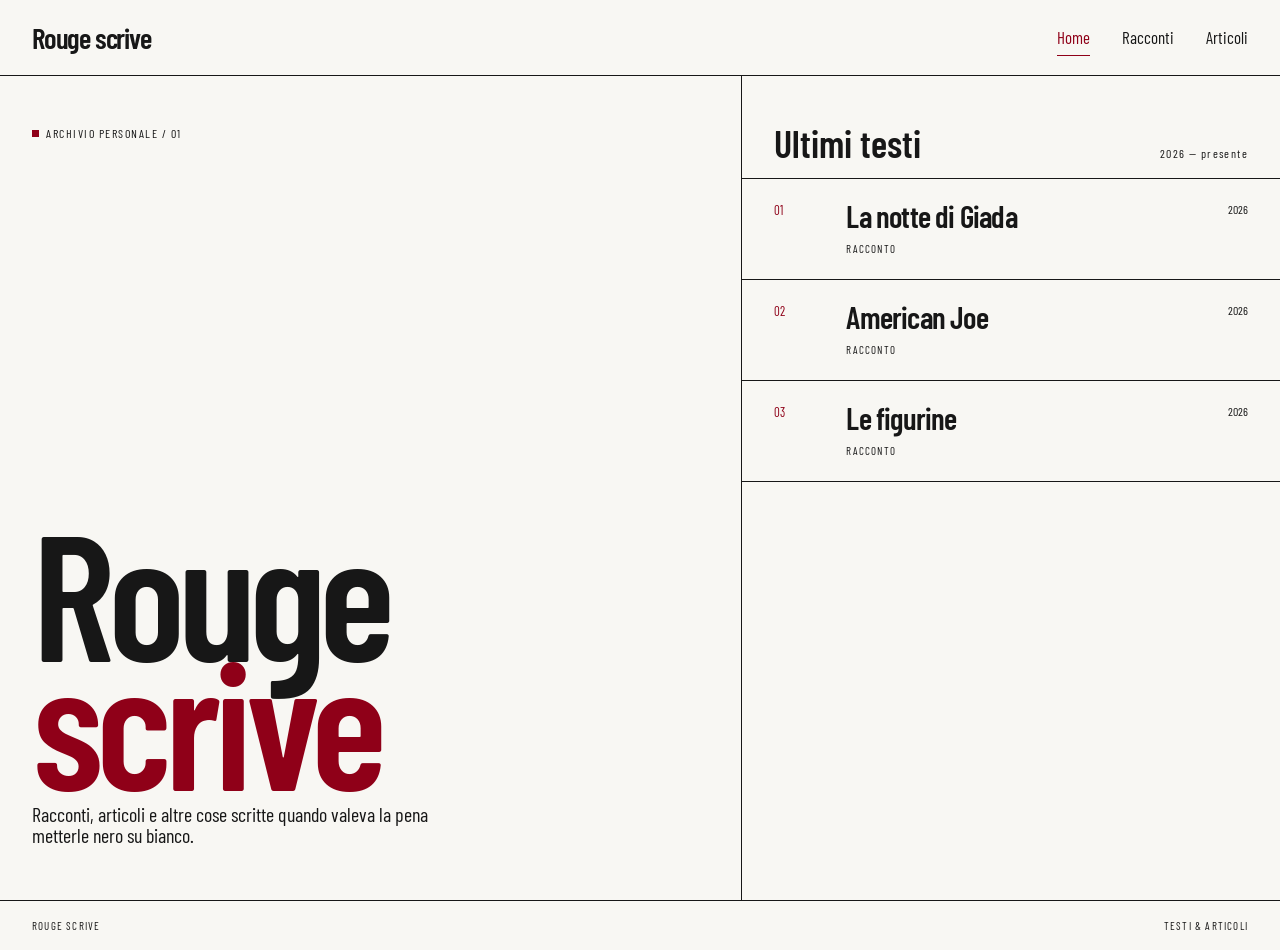
==== index.html/index.html @ ac5f9eee "Add files via upload" ====
<!doctype html><html lang="it"><head><meta charset="utf-8"><meta name="viewport" content="width=device-width,initial-scale=1"><meta name="description" content="Rouge scrive — racconti e articoli."><title>Rouge scrive</title><link rel="stylesheet" href="style.css"></head><body>
<header class="site-header"><a class="brand" href="index.html">Rouge scrive</a><nav class="nav"><a class="active" href="index.html">Home</a><a href="racconti.html">Racconti</a><a href="articoli.html">Articoli</a></nav></header>
<main class="home-grid"><section class="home-title"><div class="micro"><span class="blood-mark"></span>Archivio personale / 01</div><div><h1>Rouge<br><span class="blood">scrive</span></h1><p class="intro">Racconti, articoli e altre cose scritte quando valeva la pena metterle nero su bianco.</p></div></section><section class="home-index"><div class="index-head"><h2>Ultimi testi</h2><span>2026 — presente</span></div><a class="post-row" href="racconti/la-notte-di-giada.html"><span class="num">01</span><div><h3>La notte di Giada</h3><span class="kind">Racconto</span></div><time>2026</time></a><a class="post-row" href="racconti/american-joe.html"><span class="num">02</span><div><h3>American Joe</h3><span class="kind">Racconto</span></div><time>2026</time></a><a class="post-row" href="racconti/le-figurine.html"><span class="num">03</span><div><h3>Le figurine</h3><span class="kind">Racconto</span></div><time>2026</time></a></section></main>
<footer class="footer"><span>Rouge scrive</span><span>Testi &amp; articoli</span></footer></body></html>
---- index.html/style.css ----
@import url('https://fonts.googleapis.com/css2?family=Barlow+Condensed:wght@400;500;600;700&display=swap');
:root{--paper:#f8f7f3;--ink:#171717;--blood:#8f0018;--line:#171717;--soft:#d8d4cc}
*{box-sizing:border-box}html{scroll-behavior:smooth}body{margin:0;background:var(--paper);color:var(--ink);font-family:"Arial Narrow","Barlow Condensed",Arial,sans-serif}a{color:inherit;text-decoration:none}a:hover{color:var(--blood)}
.site-header{height:76px;border-bottom:1px solid var(--line);display:grid;grid-template-columns:1fr auto;align-items:center;padding:0 32px;position:sticky;top:0;background:rgba(248,247,243,.96);z-index:10}.brand{font-size:29px;font-weight:600;letter-spacing:-1.2px}.nav{display:flex;gap:32px;font-size:17px}.nav a{padding:8px 0;border-bottom:1px solid transparent}.nav a.active{color:var(--blood);border-color:var(--blood)}
.home-grid{display:grid;grid-template-columns:58% 42%;min-height:calc(100vh - 76px)}.home-title{padding:50px 32px 34px;border-right:1px solid var(--line);display:flex;flex-direction:column;justify-content:space-between}.micro{font-size:12px;letter-spacing:1.5px;text-transform:uppercase}.home-title h1{font-size:clamp(90px,14vw,210px);line-height:.72;letter-spacing:-7px;font-weight:600;margin:0 0 18px}.blood{color:var(--blood)}.intro{max-width:420px;font-size:20px;line-height:1.05}.home-index{display:flex;flex-direction:column}.index-head{padding:50px 32px 18px;border-bottom:1px solid var(--line);display:flex;justify-content:space-between;align-items:end}.index-head h2{font-size:38px;line-height:.9;margin:0;font-weight:600}.index-head span{font-size:12px;letter-spacing:1.4px}.post-row{display:grid;grid-template-columns:56px 1fr 72px;gap:16px;align-items:start;padding:23px 32px;border-bottom:1px solid var(--line)}.post-row:hover{background:#efede8}.post-row .num{color:var(--blood);font-size:13px}.post-row h3{font-size:31px;line-height:.9;margin:0 0 7px;font-weight:600;letter-spacing:-.8px}.post-row .kind{font-size:11px;letter-spacing:1.2px;text-transform:uppercase}.post-row time{font-size:12px;text-align:right}
.archive-title{padding:60px 32px 28px;border-bottom:1px solid var(--line)}.archive-title h1{font-size:clamp(80px,13vw,170px);line-height:.72;letter-spacing:-6px;font-weight:600;margin:0}.archive-list .post-row{grid-template-columns:70px 1fr 100px}.article-wrap{max-width:1180px;margin:0 auto;padding:65px 32px 100px}.article-head{border-bottom:1px solid var(--line);padding-bottom:28px;margin-bottom:45px;display:grid;grid-template-columns:120px 1fr;gap:25px}.article-head .micro{padding-top:8px}.article-head h1{font-size:clamp(70px,10vw,135px);line-height:.72;letter-spacing:-5px;font-weight:600;margin:0}.article-body{max-width:790px;margin-left:145px;font-family:Georgia,"Times New Roman",serif;font-size:20px;line-height:1.52}.article-body p{margin:0 0 1.15em}.article-body p:last-child{margin-bottom:0}.dialogue{font-family:Georgia,"Times New Roman",serif;margin:0}.back{font-family:"Arial Narrow","Barlow Condensed",Arial,sans-serif;font-size:13px;letter-spacing:1px;text-transform:uppercase;color:var(--blood)}
.footer{border-top:1px solid var(--line);padding:18px 32px;display:flex;justify-content:space-between;font-size:11px;letter-spacing:1.2px;text-transform:uppercase}.blood-mark{display:inline-block;width:7px;height:7px;background:var(--blood);margin:0 7px 1px 0}
@media(max-width:760px){.site-header{height:auto;min-height:70px;padding:15px 18px;grid-template-columns:1fr}.nav{gap:20px;margin-top:12px}.home-grid{display:block;min-height:auto}.home-title{border-right:0;border-bottom:1px solid var(--line);min-height:70vh;padding:35px 18px 25px}.home-title h1{font-size:24vw;letter-spacing:-3px}.intro{font-size:18px}.index-head{padding:28px 18px 15px}.post-row,.archive-list .post-row{grid-template-columns:38px 1fr 52px;padding:20px 18px;gap:10px}.post-row h3{font-size:27px}.archive-title{padding:45px 18px 25px}.archive-title h1{font-size:23vw;letter-spacing:-3px}.article-wrap{padding:42px 18px 70px}.article-head{display:block;margin-bottom:32px}.article-head .micro{margin:18px 0}.article-head h1{font-size:21vw;letter-spacing:-3px}.article-body{margin-left:0;font-size:18px}.footer{padding:16px 18px;display:block}.footer span{display:block;margin-top:7px}}
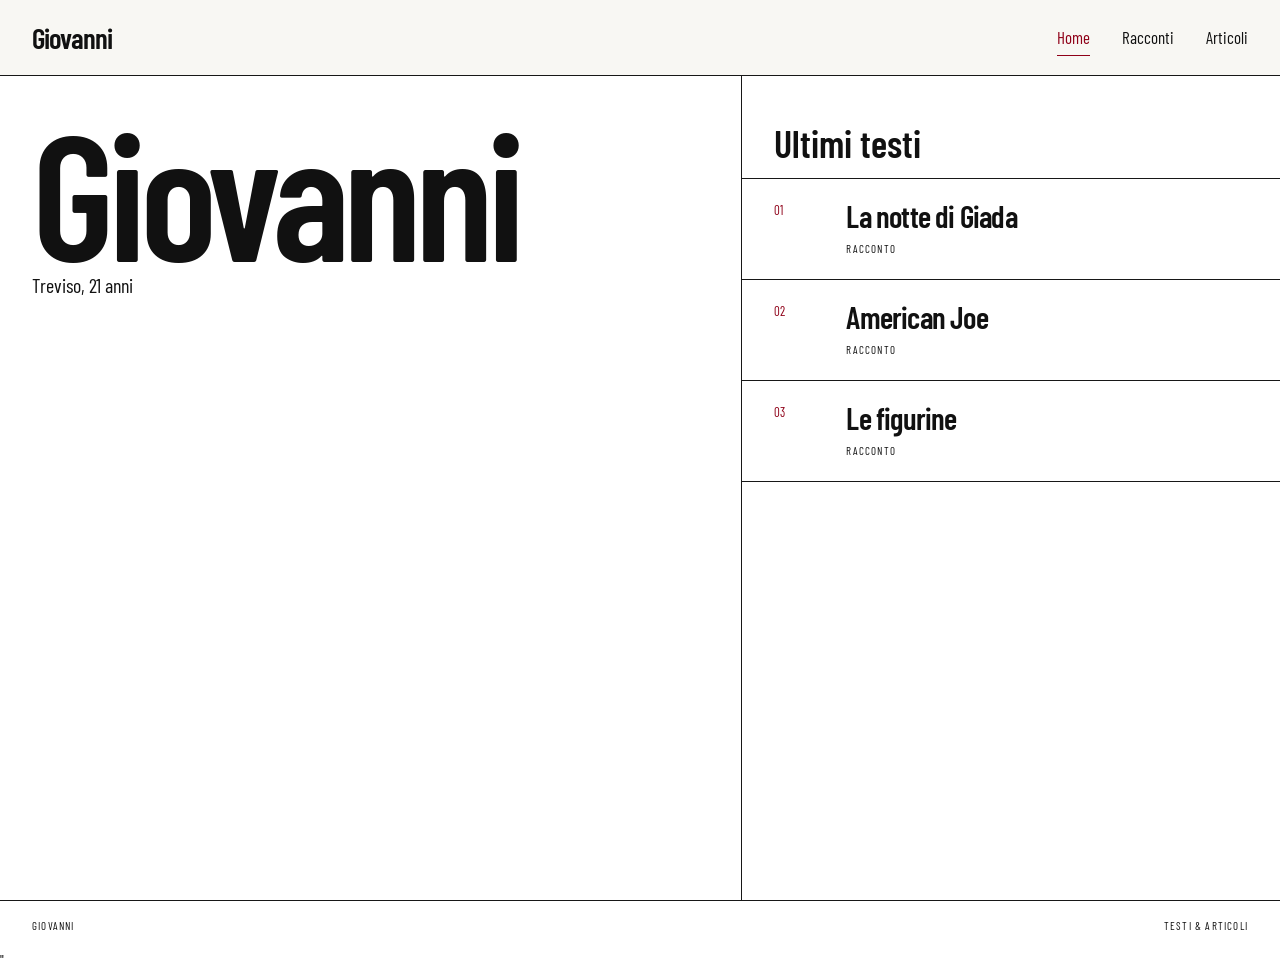
==== commit 4143c7bf: "Update index.html" ====
--- a/index.html/index.html
+++ b/index.html/index.html
@@ -1,4 +1,66 @@
-<!doctype html><html lang="it"><head><meta charset="utf-8"><meta name="viewport" content="width=device-width,initial-scale=1"><meta name="description" content="Rouge scrive — racconti e articoli."><title>Rouge scrive</title><link rel="stylesheet" href="style.css"></head><body>
-<header class="site-header"><a class="brand" href="index.html">Rouge scrive</a><nav class="nav"><a class="active" href="index.html">Home</a><a href="racconti.html">Racconti</a><a href="articoli.html">Articoli</a></nav></header>
-<main class="home-grid"><section class="home-title"><div class="micro"><span class="blood-mark"></span>Archivio personale / 01</div><div><h1>Rouge<br><span class="blood">scrive</span></h1><p class="intro">Racconti, articoli e altre cose scritte quando valeva la pena metterle nero su bianco.</p></div></section><section class="home-index"><div class="index-head"><h2>Ultimi testi</h2><span>2026 — presente</span></div><a class="post-row" href="racconti/la-notte-di-giada.html"><span class="num">01</span><div><h3>La notte di Giada</h3><span class="kind">Racconto</span></div><time>2026</time></a><a class="post-row" href="racconti/american-joe.html"><span class="num">02</span><div><h3>American Joe</h3><span class="kind">Racconto</span></div><time>2026</time></a><a class="post-row" href="racconti/le-figurine.html"><span class="num">03</span><div><h3>Le figurine</h3><span class="kind">Racconto</span></div><time>2026</time></a></section></main>
-<footer class="footer"><span>Rouge scrive</span><span>Testi &amp; articoli</span></footer></body></html>
+<!doctype html>
+<html lang="it">
+<head>
+  <meta charset="utf-8">
+  <meta name="viewport" content="width=device-width,initial-scale=1">
+  <meta name="description" content="Giovanni — racconti e articoli.">
+  <title>Giovanni</title>
+  <link rel="stylesheet" href="style.css">
+</head>
+<body style="background-color: #ffffff !important; color: #111111;">
+
+  <header class="site-header">
+    <a class="brand" href="index.html">Giovanni</a>
+    <nav class="nav">
+      <a class="active" href="index.html">Home</a>
+      <a href="racconti.html">Racconti</a>
+      <a href="articoli.html">Articoli</a>
+    </nav>
+  </header>
+
+  <main class="home-grid">
+    <section class="home-title">
+      <div>
+        <h1>Giovanni</h1>
+        <p class="intro">Treviso, 21 anni</p>
+      </div>
+    </section>
+
+    <section class="home-index">
+      <div class="index-head">
+        <h2>Ultimi testi</h2>
+      </div>
+      
+      <a class="post-row" href="racconti/la-notte-di-giada.html">
+        <span class="num">01</span>
+        <div>
+          <h3>La notte di Giada</h3>
+          <span class="kind">Racconto</span>
+        </div>
+      </a>
+
+      <a class="post-row" href="racconti/american-joe.html">
+        <span class="num">02</span>
+        <div>
+          <h3>American Joe</h3>
+          <span class="kind">Racconto</span>
+        </div>
+      </a>
+
+      <a class="post-row" href="racconti/le-figurine.html">
+        <span class="num">03</span>
+        <div>
+          <h3>Le figurine</h3>
+          <span class="kind">Racconto</span>
+        </div>
+      </a>
+    </section>
+  </main>
+
+  <footer class="footer">
+    <span>Giovanni</span>
+    <span>Testi &amp; articoli</span>
+  </footer>
+
+</body>
+</html>"
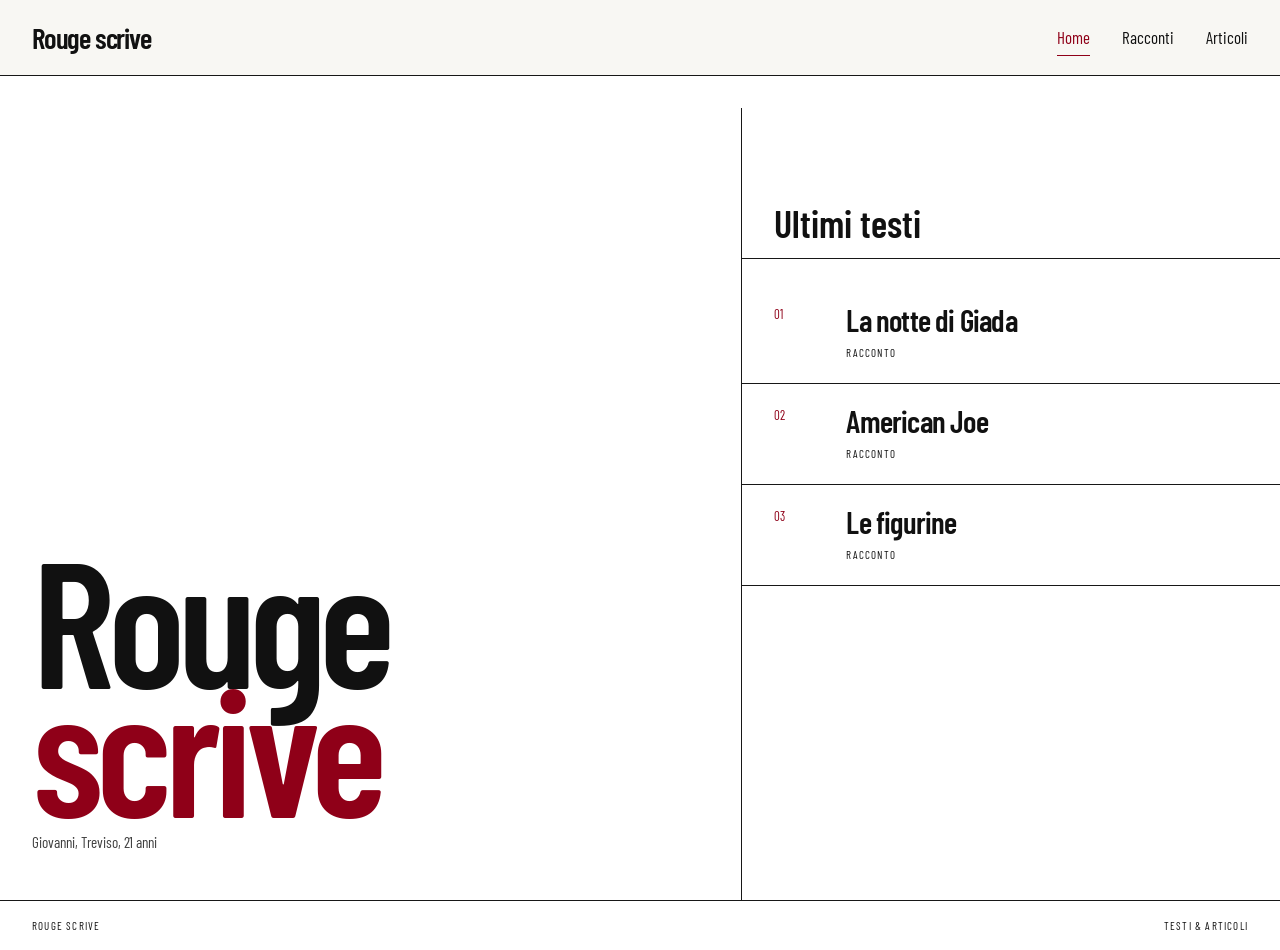
==== commit 51cd6b7c: "Update index.html" ====
--- a/index.html/index.html
+++ b/index.html/index.html
@@ -3,14 +3,14 @@
 <head>
   <meta charset="utf-8">
   <meta name="viewport" content="width=device-width,initial-scale=1">
-  <meta name="description" content="Giovanni — racconti e articoli.">
-  <title>Giovanni</title>
+  <meta name="description" content="Rouge scrive — racconti e articoli.">
+  <title>Rouge scrive</title>
   <link rel="stylesheet" href="style.css">
 </head>
 <body style="background-color: #ffffff !important; color: #111111;">
 
   <header class="site-header">
-    <a class="brand" href="index.html">Giovanni</a>
+    <a class="brand" href="index.html">Rouge scrive</a>
     <nav class="nav">
       <a class="active" href="index.html">Home</a>
       <a href="racconti.html">Racconti</a>
@@ -18,16 +18,17 @@
     </nav>
   </header>
 
-  <main class="home-grid">
+  <main class="home-grid" style="background-color: #ffffff !important; padding-top: 2rem;">
     <section class="home-title">
+      <div class="micro"></div>
       <div>
-        <h1>Giovanni</h1>
-        <p class="intro">Treviso, 21 anni</p>
+        <h1>Rouge<br><span class="blood">scrive</span></h1>
+        <p class="intro" style="margin-top: 1.5rem; font-size: 0.95rem; opacity: 0.8;">Giovanni, Treviso, 21 anni</p>
       </div>
     </section>
 
-    <section class="home-index">
-      <div class="index-head">
+    <section class="home-index" style="margin-top: 3rem;">
+      <div class="index-head" style="margin-bottom: 1.5rem;">
         <h2>Ultimi testi</h2>
       </div>
       
@@ -58,9 +59,9 @@
   </main>
 
   <footer class="footer">
-    <span>Giovanni</span>
+    <span>Rouge scrive</span>
     <span>Testi &amp; articoli</span>
   </footer>
 
 </body>
-</html>"
+</html>
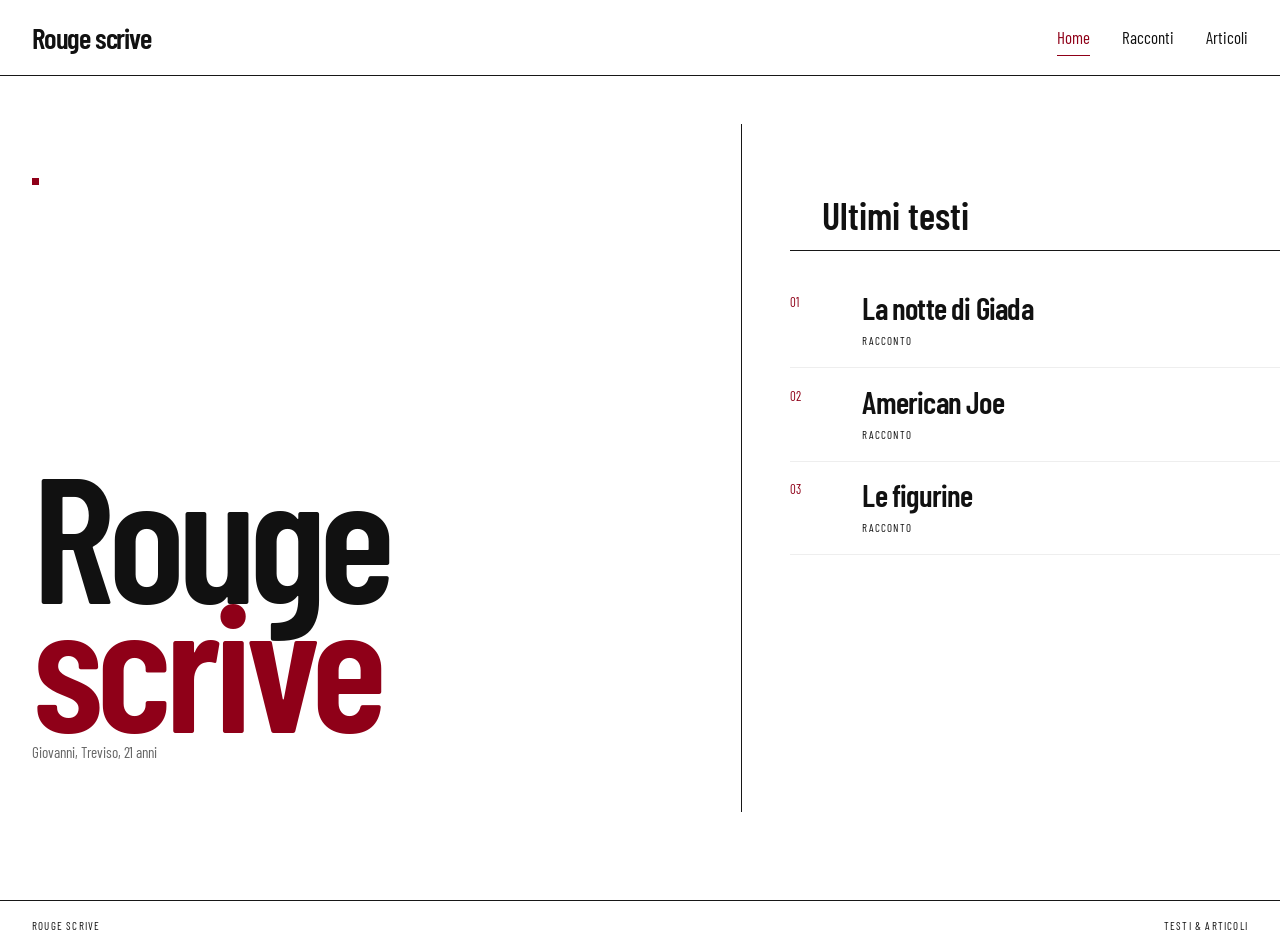
==== commit 1e02f1f9: "Aggiornato index.html" ====
--- a/index.html/index.html
+++ b/index.html/index.html
@@ -6,8 +6,54 @@
   <meta name="description" content="Rouge scrive — racconti e articoli.">
   <title>Rouge scrive</title>
   <link rel="stylesheet" href="style.css">
+  <style>
+    /* RESET BIANCO E DISTANZIAMENTI DEFINITIVI */
+    html, body, main, .home-grid, section, header, footer {
+      background-color: #ffffff !important;
+      background: #ffffff !important;
+      color: #111111 !important;
+    }
+    
+    /* Spaziatura generale della griglia principale */
+    .home-grid {
+      padding-top: 3rem !important;
+      padding-bottom: 3rem !important;
+      gap: 3rem !important;
+    }
+
+    /* Mantiene il titolo originale e posiziona la bio piccola */
+    .home-title {
+      margin-bottom: 2.5rem !important;
+    }
+
+    .home-title h1 {
+      margin-bottom: 0.8rem !important;
+    }
+
+    .intro-bio {
+      font-size: 0.95rem !important;
+      color: #666666 !important;
+      font-weight: 400 !important;
+      margin-top: 1rem !important;
+      line-height: 1.4 !important;
+    }
+
+    /* Spaziature pulite per l'elenco dei testi */
+    .home-index {
+      margin-top: 1.5rem !important;
+    }
+
+    .index-head {
+      margin-bottom: 1.5rem !important;
+    }
+
+    .post-row {
+      padding: 1.2rem 0 !important;
+      border-bottom: 1px solid #eeeeee !important;
+    }
+  </style>
 </head>
-<body style="background-color: #ffffff !important; color: #111111;">
+<body>
 
   <header class="site-header">
     <a class="brand" href="index.html">Rouge scrive</a>
@@ -18,17 +64,17 @@
     </nav>
   </header>
 
-  <main class="home-grid" style="background-color: #ffffff !important; padding-top: 2rem;">
+  <main class="home-grid">
     <section class="home-title">
-      <div class="micro"></div>
+      <div class="micro"><span class="blood-mark"></span></div>
       <div>
         <h1>Rouge<br><span class="blood">scrive</span></h1>
-        <p class="intro" style="margin-top: 1.5rem; font-size: 0.95rem; opacity: 0.8;">Giovanni, Treviso, 21 anni</p>
+        <p class="intro-bio">Giovanni, Treviso, 21 anni</p>
       </div>
     </section>
 
-    <section class="home-index" style="margin-top: 3rem;">
-      <div class="index-head" style="margin-bottom: 1.5rem;">
+    <section class="home-index">
+      <div class="index-head">
         <h2>Ultimi testi</h2>
       </div>
       
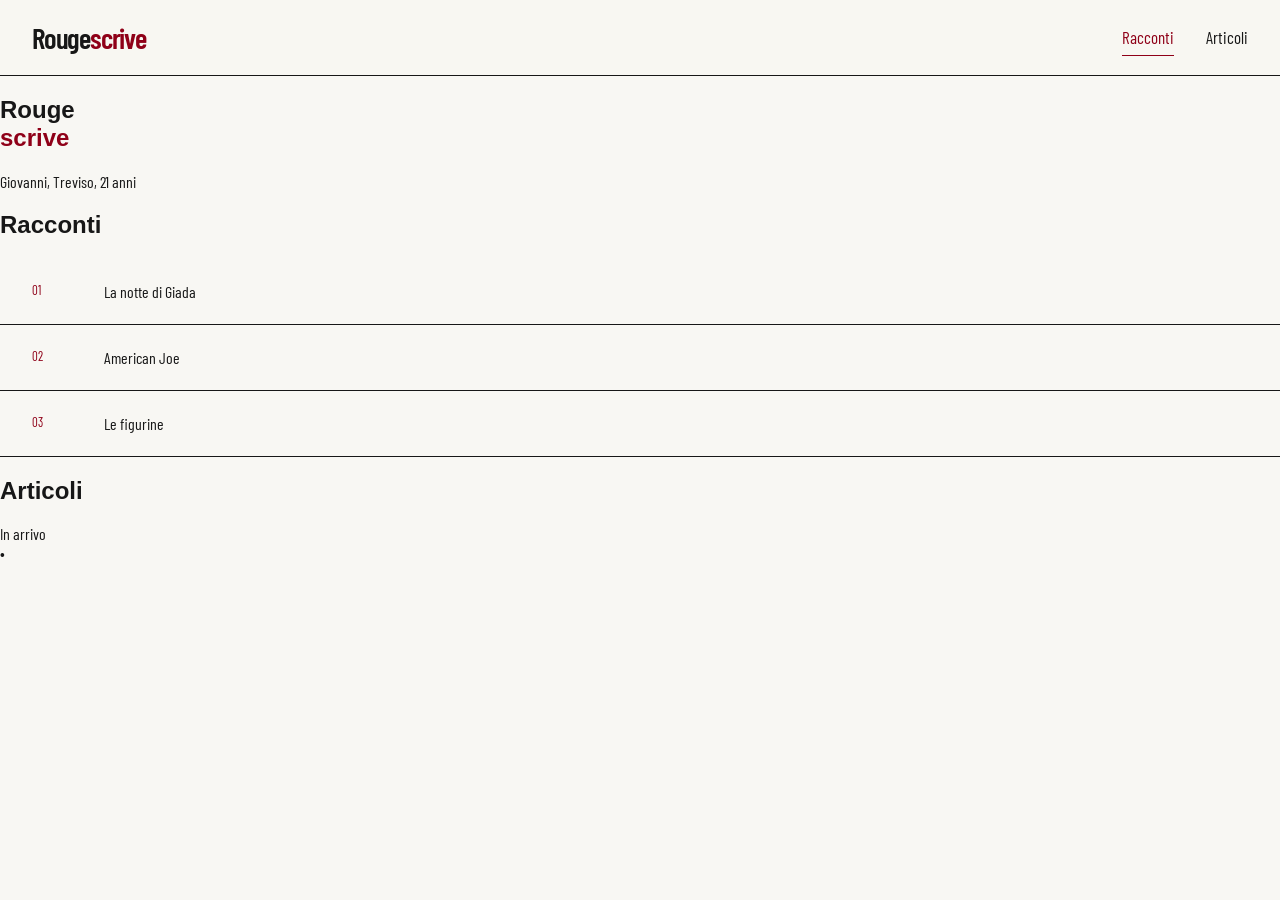
==== commit 2f5fb9ab: "Aggiornato2 index.html" ====
--- a/index.html/index.html
+++ b/index.html/index.html
@@ -2,111 +2,65 @@
 <html lang="it">
 <head>
   <meta charset="utf-8">
-  <meta name="viewport" content="width=device-width,initial-scale=1">
-  <meta name="description" content="Rouge scrive — racconti e articoli.">
+  <meta name="viewport" content="width=device-width, initial-scale=1">
+  <meta name="description" content="Rouge scrive — Giovanni, Treviso, 21 anni.">
   <title>Rouge scrive</title>
   <link rel="stylesheet" href="style.css">
-  <style>
-    /* RESET BIANCO E DISTANZIAMENTI DEFINITIVI */
-    html, body, main, .home-grid, section, header, footer {
-      background-color: #ffffff !important;
-      background: #ffffff !important;
-      color: #111111 !important;
-    }
-    
-    /* Spaziatura generale della griglia principale */
-    .home-grid {
-      padding-top: 3rem !important;
-      padding-bottom: 3rem !important;
-      gap: 3rem !important;
-    }
-
-    /* Mantiene il titolo originale e posiziona la bio piccola */
-    .home-title {
-      margin-bottom: 2.5rem !important;
-    }
-
-    .home-title h1 {
-      margin-bottom: 0.8rem !important;
-    }
-
-    .intro-bio {
-      font-size: 0.95rem !important;
-      color: #666666 !important;
-      font-weight: 400 !important;
-      margin-top: 1rem !important;
-      line-height: 1.4 !important;
-    }
-
-    /* Spaziature pulite per l'elenco dei testi */
-    .home-index {
-      margin-top: 1.5rem !important;
-    }
-
-    .index-head {
-      margin-bottom: 1.5rem !important;
-    }
-
-    .post-row {
-      padding: 1.2rem 0 !important;
-      border-bottom: 1px solid #eeeeee !important;
-    }
-  </style>
 </head>
 <body>
 
   <header class="site-header">
-    <a class="brand" href="index.html">Rouge scrive</a>
+    <a class="brand" href="index.html">Rouge<span class="blood">scrive</span></a>
     <nav class="nav">
-      <a class="active" href="index.html">Home</a>
-      <a href="racconti.html">Racconti</a>
-      <a href="articoli.html">Articoli</a>
+      <a class="active" href="#racconti">Racconti</a>
+      <a href="#articoli">Articoli</a>
     </nav>
   </header>
 
-  <main class="home-grid">
-    <section class="home-title">
-      <div class="micro"><span class="blood-mark"></span></div>
-      <div>
-        <h1>Rouge<br><span class="blood">scrive</span></h1>
-        <p class="intro-bio">Giovanni, Treviso, 21 anni</p>
+  <main class="container">
+    
+    <section class="hero">
+      <h1 class="main-title">Rouge<br><span class="blood">scrive</span></h1>
+      <p class="bio">Giovanni, Treviso, 21 anni</p>
+    </section>
+
+    <!-- SEZIONE RACCONTI -->
+    <section id="racconti" class="section-block">
+      <h2 class="section-label">Racconti</h2>
+      <div class="posts-list">
+        
+        <a class="post-row" href="racconti/la-notte-di-giada.html">
+          <span class="num">01</span>
+          <span class="title">La notte di Giada</span>
+        </a>
+
+        <a class="post-row" href="racconti/american-joe.html">
+          <span class="num">02</span>
+          <span class="title">American Joe</span>
+        </a>
+
+        <a class="post-row" href="racconti/le-figurine.html">
+          <span class="num">03</span>
+          <span class="title">Le figurine</span>
+        </a>
+
       </div>
     </section>
 
-    <section class="home-index">
-      <div class="index-head">
-        <h2>Ultimi testi</h2>
+    <!-- SEZIONE ARTICOLI -->
+    <section id="articoli" class="section-block">
+      <h2 class="section-label">Articoli</h2>
+      <div class="posts-list">
+        
+        <div class="empty-state">In arrivo</div>
+
       </div>
-      
-      <a class="post-row" href="racconti/la-notte-di-giada.html">
-        <span class="num">01</span>
-        <div>
-          <h3>La notte di Giada</h3>
-          <span class="kind">Racconto</span>
-        </div>
-      </a>
+    </section>
 
-      <a class="post-row" href="racconti/american-joe.html">
-        <span class="num">02</span>
-        <div>
-          <h3>American Joe</h3>
-          <span class="kind">Racconto</span>
-        </div>
-      </a>
-
-      <a class="post-row" href="racconti/le-figurine.html">
-        <span class="num">03</span>
-        <div>
-          <h3>Le figurine</h3>
-          <span class="kind">Racconto</span>
-        </div>
-      </a>
-    </section>
   </main>
 
-  <footer class="footer">
-    <span>Rouge scrive</span>
-    <span>Testi &amp; articoli</span>
+  <footer class="site-footer">
+    <span class="blood-dot">•</span>
   </footer>
 
 </body>
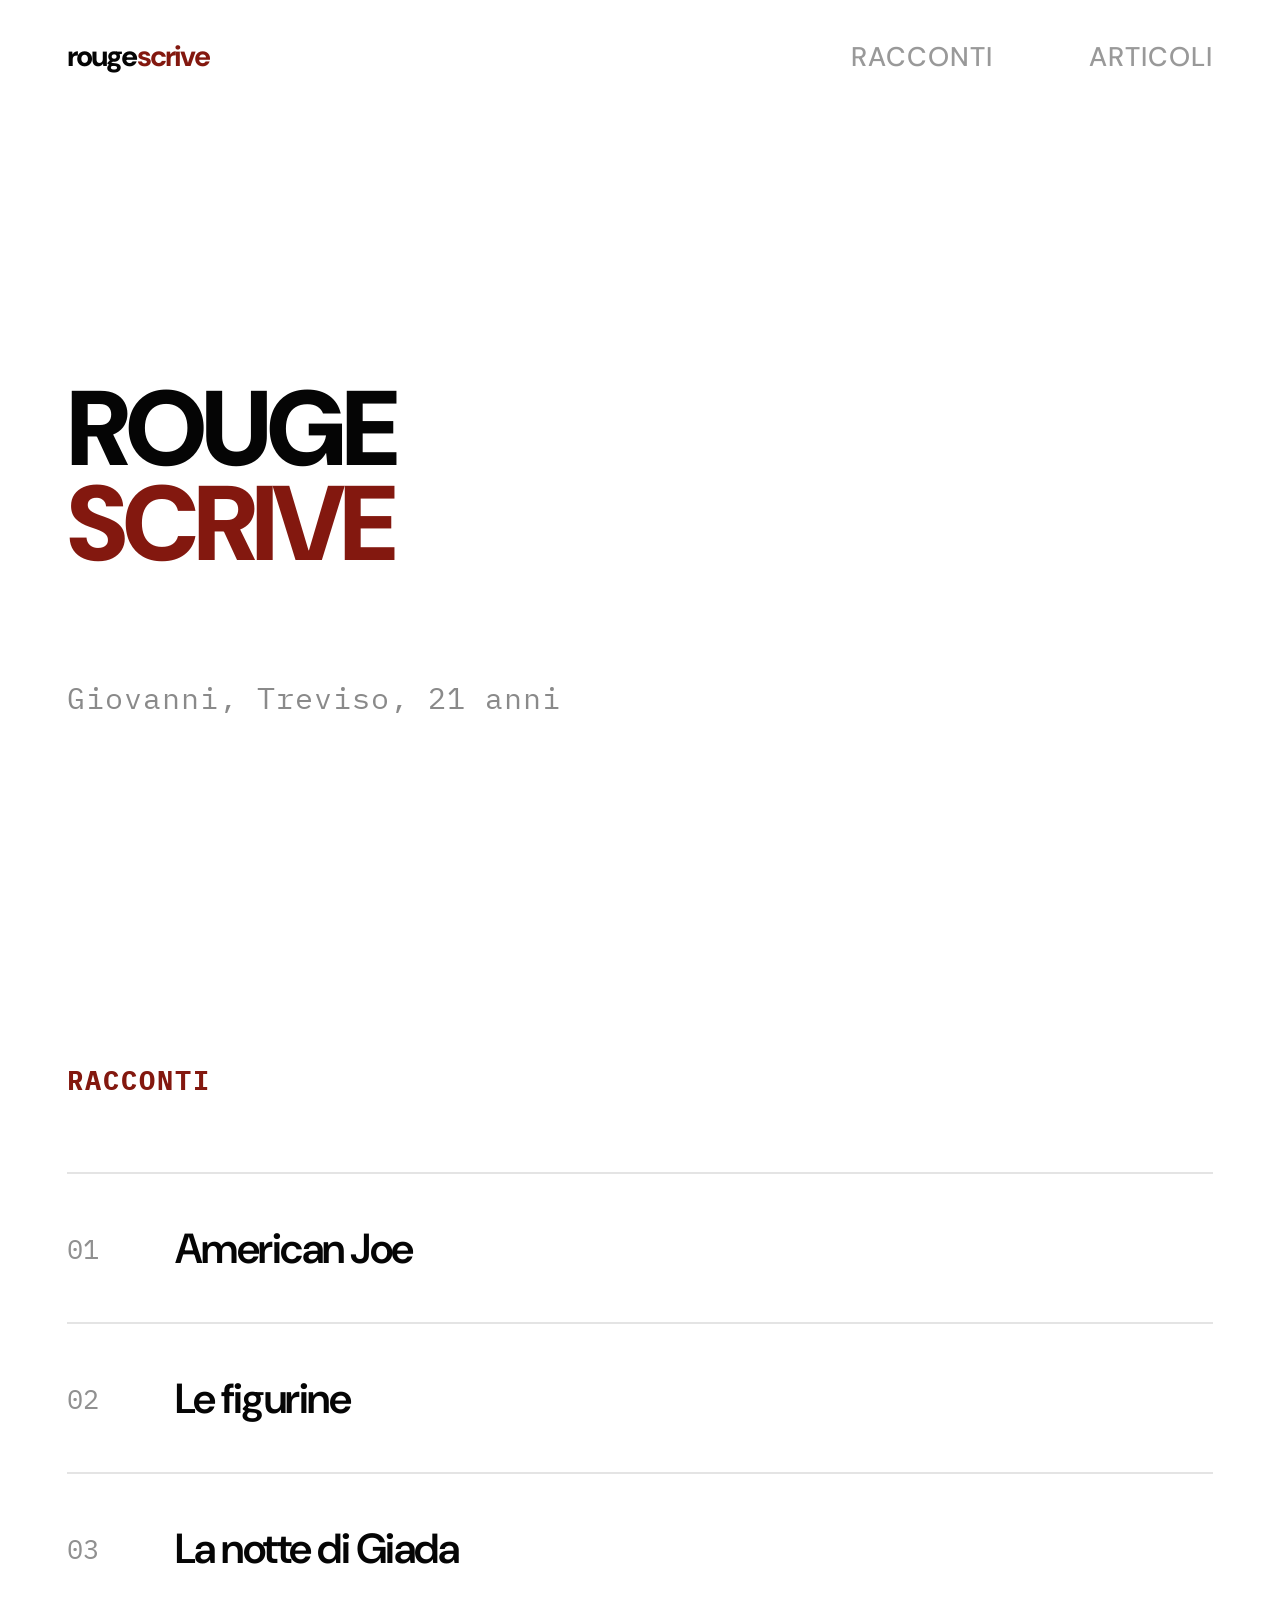
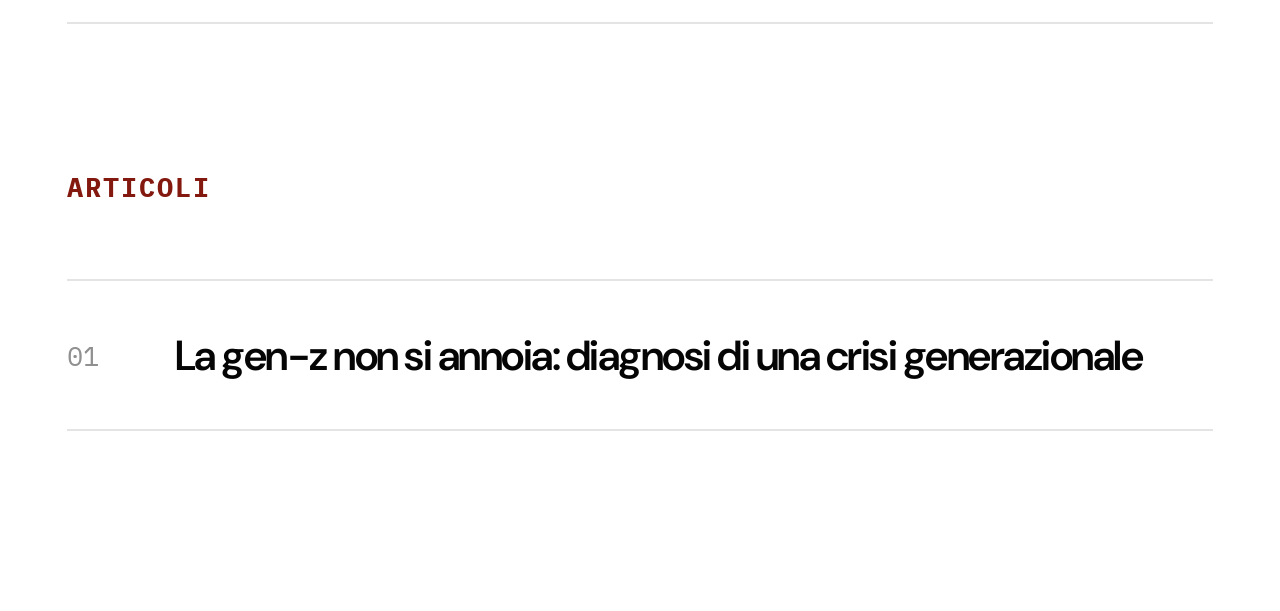
==== commit 028e7102: "Add files via upload" ====
--- a/index.html/index.html
+++ b/index.html/index.html
@@ -1,67 +1,139 @@
 <!doctype html>
 <html lang="it">
 <head>
-  <meta charset="utf-8">
-  <meta name="viewport" content="width=device-width, initial-scale=1">
-  <meta name="description" content="Rouge scrive — Giovanni, Treviso, 21 anni.">
-  <title>Rouge scrive</title>
-  <link rel="stylesheet" href="style.css">
+<meta charset="utf-8">
+<meta name="viewport" content="width=device-width, initial-scale=1, viewport-fit=cover">
+<meta name="theme-color" content="#ffffff">
+<title>rougescrive</title>
+<meta name="description" content="Racconti e articoli di Giovanni, Treviso.">
+<link rel="preconnect" href="https://fonts.googleapis.com">
+<link rel="preconnect" href="https://fonts.gstatic.com" crossorigin>
+<link href="https://fonts.googleapis.com/css2?family=DM+Sans:wght@400;500;600;700;800;900&family=IBM+Plex+Mono:wght@500;600&display=swap" rel="stylesheet">
+<link rel="stylesheet" href="style.css">
 </head>
 <body>
 
-  <header class="site-header">
-    <a class="brand" href="index.html">Rouge<span class="blood">scrive</span></a>
-    <nav class="nav">
-      <a class="active" href="#racconti">Racconti</a>
-      <a href="#articoli">Articoli</a>
-    </nav>
-  </header>
+<header class="site-header">
+  <a class="mini-logo" href="#home"><span>rouge</span><b>scrive</b></a>
+  <nav>
+    <a href="#racconti">RACCONTI</a>
+    <a href="#articoli">ARTICOLI</a>
+  </nav>
+</header>
 
-  <main class="container">
-    
-    <section class="hero">
-      <h1 class="main-title">Rouge<br><span class="blood">scrive</span></h1>
-      <p class="bio">Giovanni, Treviso, 21 anni</p>
-    </section>
+<main id="home">
+  <section class="hero">
+    <div class="hero-logo"><div>ROUGE</div><div>SCRIVE</div></div>
+    <p class="byline">Giovanni, Treviso, 21 anni</p>
+  </section>
 
-    <!-- SEZIONE RACCONTI -->
-    <section id="racconti" class="section-block">
-      <h2 class="section-label">Racconti</h2>
-      <div class="posts-list">
-        
-        <a class="post-row" href="racconti/la-notte-di-giada.html">
-          <span class="num">01</span>
-          <span class="title">La notte di Giada</span>
-        </a>
+  <section id="racconti" class="index-section">
+    <h2>RACCONTI</h2>
+    <div class="rule"></div>
 
-        <a class="post-row" href="racconti/american-joe.html">
-          <span class="num">02</span>
-          <span class="title">American Joe</span>
-        </a>
+    <a class="entry" href="#american-joe">
+      <span class="entry-number">01</span><span class="entry-title">American Joe</span>
+    </a>
+    <a class="entry" href="#le-figurine">
+      <span class="entry-number">02</span><span class="entry-title">Le figurine</span>
+    </a>
+    <a class="entry" href="#la-notte-di-giada">
+      <span class="entry-number">03</span><span class="entry-title">La notte di Giada</span>
+    </a>
+  </section>
 
-        <a class="post-row" href="racconti/le-figurine.html">
-          <span class="num">03</span>
-          <span class="title">Le figurine</span>
-        </a>
+  <section id="articoli" class="index-section articles-index">
+    <h2>ARTICOLI</h2>
+    <div class="rule"></div>
+    <a class="entry" href="#gen-z">
+      <span class="entry-number">01</span><span class="entry-title">La gen-z non si annoia: diagnosi di una crisi generazionale</span>
+    </a>
+  </section>
+</main>
 
-      </div>
-    </section>
+<!-- READING VIEWS -->
+<article class="reading" id="american-joe">
+  <div class="reading-nav"><a href="#racconti">← RACCONTI</a><a href="#home" class="reading-logo">rouge<b>scrive</b></a></div>
+  <div class="reading-head"><span>01 / RACCONTI</span><h1>American Joe</h1></div>
+  <div class="prose">
+    <p>In mezzo a quegli studenti intonsi, pieni di vita e di speranze, sembrava un decrepito cane invalido imbattutosi in una cucciolata. Essendo figlio dei suoi tempi non poteva mai fare a meno di attaccare briga con lo sventurato che si sedeva vicino a lui; tra una sferragliata e una sbuffata del tram si sentiva il suo accento inconfondibilmente americano blaterare le solite panzane. Non capitava spesso che qualcuno gli rispondesse, anzi, la maggior parte dei pendolari ormai conosceva l’elemento e stava direttamente in piedi. Così si perdevano nell’aria i soliti «in quei villaggi le ragazze venivano da te, dico sul serio, ti saltavano addosso» e «se ti ascolti quella porcheria è perché non conosci l’impatto dei Doors». Cosa ci facesse a Lisbona un veterano del Vietnam, nato e cresciuto in un ranch californiano, non lo sapeva nemmeno il destino in persona. I turisti sembravano non crederci, tanto che molte volte distoglievano l’attenzione da qualunque cosa stessero facendo per assicurarsi che un senzatetto lisbonese avesse un accento <em>così</em> yankee. Evidentemente quel martedì il ragazzo che si sedette vicino a lui era di ottimo umore e gli diede la soddisfazione di un «non mi dire» e di un «davvero». Non l’avesse mai fatto. Il vecchio iniziò a sciorinare un vortice di sciocchezze, importunando la vittima a tal punto che la costrinse a scendere due fermate prima.</p>
 
-    <!-- SEZIONE ARTICOLI -->
-    <section id="articoli" class="section-block">
-      <h2 class="section-label">Articoli</h2>
-      <div class="posts-list">
-        
-        <div class="empty-state">In arrivo</div>
+    <p>Il vecchio non aveva un nome, a detta sua se l’era scordato. Alcuni studenti, dunque, lo avevano ribattezzato «American Joe». La cosa curiosa a proposito del vecchio è che nessuno l’avesse mai visto per le strade di Lisbona, neanche nei quartieri più malfamati, neanche dove solitamente si rifugiano i senzatetto. Pareva che vivesse solo all’interno del tram: nessuno l’aveva mai visto salire, nessuno l’aveva mai visto scendere. Credere ai fantasmi è per i bambini e per i sognatori, ma va anche detto che ogni giorno occupava il medesimo posto, il che era quantomeno insolito.</p>
 
-      </div>
-    </section>
+    <p>Raccontare le proprie vecchie storie a chi non interessa è una caratteristica precipua degli anziani, un dovere cui non possono proprio sottrarsi, ma è anche un modo per sentirsi meno soli, e American Joe era inequivocabilmente solo. Per questo, provando dopo tanto tempo quell’irrefrenabile euforia del giorno di un rincontro speciale, il vecchio scese dal tram con un balzo che non gli apparteneva e si mise a inseguire il ragazzo. Nel momento in cui mise piede fuori dal mezzo, divenne invisibile agli occhi di chi stava dentro: alcuni iniziarono a stropicciarseli, altri a pizzicarsi il volto.</p>
 
-  </main>
+    <p>Pur claudicante, sembrava aleggiare tra i semafori; si muoveva come un ragazzo nelle foreste vietnamite. Rispolverando gli istinti da cowboy, avvolse la vittima nel lazo ad un incrocio.</p>
 
-  <footer class="site-footer">
-    <span class="blood-dot">•</span>
-  </footer>
+    <div class="dialogue"><p>— Che fai, scappi da un vecchio?</p><p>Il ragazzo si girò lentamente, come di fronte al proprio boia, e le parole gli si strozzarono in gola.</p><p>— Oh, ragazzo. Dovresti sapere che un fantasma non ti può fare del male.</p><p>— L… lo so, ma è legittimo preoccuparsi se un senzatetto ti ha inseguito e, nonostante gli anni sulle gambe, ti ha preso. Dovresti quantomeno cambiare approccio.</p></div>
+
+    <p>American Joe si grattò la testa e pensò ad una risposta. Non aveva riflettuto sul come attaccare una conversazione, l’istinto gli aveva tolto il tempo. Infatti non aveva preso in considerazione il fatto che il ragazzo potesse essere genuinamente spaventato.</p>
+
+    <div class="dialogue"><p>— Senti, giovanotto, se vuoi un caffè offerto fai strada verso un bar. Altrimenti, vai dove diavolo devi andare.</p></div>
+
+    <p>Il ragazzo guardò l’orologio e cacciò uno sbadiglio volutamente pronunciato. Puntò il mento verso un locale sgualcito dall’altra parte della strada e s’incamminò, urtando la spalla del vecchio mentre lo superava. American Joe si mise sulle sue tracce. Era riuscito a riportare la vacca alla stalla.</p>
+
+    <p>Dalle sedioline del patio si vedevano le onde arrivare docili a riva. Nessuno dei due aveva il coraggio di rompere il silenzio, ma era evidente che tra i due era il vecchio a dover esordire. Questo lo sapevano entrambi.</p>
+
+    <div class="dialogue"><p>— Era la prima volta che prendevi il 15E?</p><p>— No, perché?</p><p>— Di solito chi lo prende mi conosce e mi evita.</p><p>— Ma io la conosco e la evito sempre, American Joe. Non so perché oggi io mi sia seduto vicino a lei.</p><p>— Sarai stato di buonumore.</p><p>— Tutt’altro, signore. Si vede che lei è un militare, nel profondo. Non ha l’elasticità di vedere un sentimento più complesso del buono e del cattivo umore.</p><p>— Ti sembro per caso un vocabolario?</p><p>— Quello che intendo dire è che non tutto si riduce a uno stato d’animo elementare. A dir la verità, non tutto ha un motivo ben preciso. O meglio, magari il motivo preciso ci sarà pure, ma non sempre siamo in grado di coglierlo subito. Talvolta richiede riflessione. Lei nella vita ha solo eseguito ordini. Non per offenderla, ma questo suo modo di pensare va bene per il suo mondo. Non può pretendere che vada bene anche nel mio.</p><p>— Non l’ho mai preteso.</p><p>— L’ha fatto intendere. Lei era convinto che tutto ciò è successo perché io sono di buonumore. Sbaglio?</p></div>
+
+    <p>Arrivarono i caffè e i due sorseggiarono in silenzio la loro bevanda. Una volta finita, i loro sguardi si incrociarono come fossero duellanti fuori da un saloon. Solo dopo qualche minuto il vecchio riprese a parlare.</p>
+
+    <div class="dialogue"><p>— Di solito scendo al capolinea dell’ultima corsa. Nessuno scende mai con me, sono sempre l’ultimo. Nessuno mi vede mai scendere. Attendo che l’autista sistemi tutte le sue cose e scendo dopo di lui. In virtù del nostro scambio di battute serale mi lascia entrare con lui al mattino, e così nessuno mi vede mai salire.</p><p>— Mi sta facendo crollare la leggenda di American Joe.</p><p>— La leggenda di American Joe è crollata oggi, figliolo, quando ti sei seduto vicino a me. Vedi, io sono esattamente quello che la gente crede che io sia.</p><p>— Pensano tutti che lei sia un fantasma.</p><p>— Lo sono.</p><p>— Non sono un romantico… vada dritto al punto, se proprio ci tiene a raccontarmi qualcosa.</p></div>
+
+    <p>Gli occhi del vecchio iniziarono a gocciolare piano, come un rubinetto guasto. Il ragazzo non se lo aspettava e si sentì subito in colpa.</p>
+
+    <div class="dialogue"><p>— Scusi.</p><p>— Non ti devi scusare, giovanotto. Non hai detto nulla di sbagliato. Perché non mi dici un po’ il tuo nome? Voglio sapere a chi sto parlando.</p><p>— Mi chiamo Jorge, signore.</p><p>— Bene, Jorge. Vedi, una volta io ero il tenente Cliff Harlow. Ora sono un clochard e, come se non bastasse, la caricatura di un fantasma americano che infesta la linea 15E del tram di Lisbona. Sono una mascotte, ragazzo. Agli occhi della gente non sono nulla più di questo. Forse anche agli occhi tuoi, per lungo tempo. Sai quant’è che un pendolare non mi rivolgeva la parola? Tre anni. Tre anni, Jorge.</p><p>— Ha inseguito anche lui?</p></div>
+
+    <p>Il vecchio non potè fare a meno di fare una smorfia divertita.</p>
+
+    <div class="dialogue"><p>— Sei simpatico, Jorge. No, non l’ho inseguito, dal momento che mi ha insultato e basta. A detta sua ho «guardato in modo strano» la sua ragazza. Diamine, sono strabico. Non ci posso fare nulla. Cristo, non sopporto chi se la prende con i vermi per sentirsi forte.</p><p>— Nemmeno io, signor Harlow.</p><p>— Ti sei preso la briga di impararti il mio nome.</p><p>— È basilare cortesia.</p><p>— Ti stupiresti, caro. Ad ogni modo, evito di far trapelare il mio nome. Sei il primo a cui lo dico, qui a Lisbona. Mi ricorda chi ero. Mi associa una dignità che non ho, Jorge.</p><p>— Se magari smettesse di raccontare sempre le stesse storielle oscene ed iniziasse ad umanizzarsi la gente capirebbe meglio chi è American Joe, non crede?</p><p>— No, Jorge. Ho perso questa gara in partenza. Ovunque io vada, sono il clochard americano che infesta i mezzi pubblici. Giro l’Europa da non so quanti anni, so come funziona. Tanto vale importunare chi mi ha tolto la dignità. Sono un fantasma per loro, per loro non esisterà mai Cliff Harlow. Io vivo solo in quanto attrazione di quel tram. Inizi a capire perché ti ho inseguito? Ho finalmente visto una speranza, Jorge. Ho finalmente realizzato di poter essere il tenente Cliff Harlow per l’ultima volta. Temevo che questo momento non sarebbe mai arrivato.</p></div>
+
+    <p>Cliff si alzò lentamente, come si alza un vecchio, e si avviò verso il bancone per pagare. Jorge rimase seduto, ancora scosso dall’ultima mezz’ora. Dopo cinque minuti pieni il vecchio non era ancora uscito, per cui il ragazzo entrò chiedendo di lui. La vecchia proprietaria non rispose, ma indicò semplicemente il ponte. Jorge si lanciò a perdifiato verso la strada, ma il traffico gli impediva di raggiungere il vecchio tenente. Una volta attraversati i mille semafori, il ragazzo ebbe solo il tempo per gridare «Cliff».</p>
+  </div>
+</article>
+
+<article class="reading" id="le-figurine">
+  <div class="reading-nav"><a href="#racconti">← RACCONTI</a><a href="#home" class="reading-logo">rouge<b>scrive</b></a></div>
+  <div class="reading-head"><span>02 / RACCONTI</span><h1>Le figurine</h1></div>
+  <div class="prose">
+    <p>Mattia vendeva gli album di figurine fuori dalle scuole elementari perché il sorriso dei bambini, diceva, era il più ricco degli stipendi. Si vestiva bene e si curava decentemente ma era evidente che lo faceva per costume e non perché ci tenesse, un po’ come quando il figlio ateo della famiglia torna a messa e recita a memoria il credo.</p>
+    <p>Spesso andava a vendere alla scuola elementare di Genga, paesello di 100 anime poco distante. Quel posticino incastrato come un ingranaggio sulla collina aveva un certo nome perché vi nacque un papa di cui Mattia si scordava sempre il nome, nonostante una signora che lo aveva preso in simpatia glielo ricordasse in continuazione e nonostante campeggiasse sull’insegna di ogni singolo negozio. Così d’altronde funziona nei posticini dimenticati da Dio ma famosi per un qualche specifico motivo.</p>
+    <p>La vecchia, dopo che aveva accompagnato la nipote a scuola, invitava spesso Mattia a casa sua per un caffè. I due si facevano spesso prendere da un vivo chiacchiericcio, che puntualmente si concludeva con questa serie di battute.</p>
+    <div class="dialogue"><p>— Vivi ancora a Fabriano?</p><p>— Certo signora, mica ho vinto la lotteria.</p><p>— Ma che fai ancora qui… non c’è niente per uno come te.</p><p>— E come no? Ogni giorno posso sentirvi parlare con il vostro accento e ridere senza che nessuno sappia il perché. In più, di notte si vedono le stelle.</p><p>— <em>Amore de nonna</em>, serviva venire qua? A Treviso non scendeva mai il buio?</p></div>
+    <p>Dopo questa domanda, lui sorrideva gentilmente e se ne andava senza dire nulla. Il copione non è mai cambiato.</p>
+    <p>I suoi possedimenti si sono gradualmente ridotti da un valigione bello pieno ad uno zaino, in cui teneva il completo (sempre miracolosamente pulito) e la biancheria. Gli sfratti non l’hanno di certo aiutato sotto questo punto di vista, ma a lui bastava ciò che aveva, non gli pesava essere nullatenente; odiava piuttosto quando per un tic si leccava i baffi e sentiva le ruvide macchiette di dentifricio con la punta della lingua.</p>
+    <p>Mattia accettava con entusiasmo i fondi di magazzino che l’azienda produttrice di album gli regalava. A lui sembrava che lo aiutassero disinteressatamente, ma non sapeva di avere tutt’altro che le ultime edizioni tra le mani, come credeva (e come gli facevano credere). Inizialmente i dipendenti si prendevano gioco della sua ingenuità, nonostante lui si fosse addirittura inginocchiato durante il colloquio di lavoro. Dopo qualche tempo alcuni di loro si affezionarono a lui e decisero di rivelargli la verità.</p>
+    <p>Mattia era la stessa persona che anni addietro aveva creduto ai suoi amici quando gli dissero che per farsi davvero perdonare da un suo conoscente (per avergli inavvertitamente ammaccato l’auto) doveva recarsi da lui a piedi alle tre di notte, a partire da Piazza dei Signori. Alle 3.01 era già in cammino, alle 4 suonò il campanello; il ragazzo resse il gioco e Mattia non seppe mai. Forse, mentre i colleghi cercavano di spiegarsi, vide anche il sorriso di quel cristiano tirato giù dal letto nel cuore della notte, come fosse uno schermo tra lui e loro.</p>
+    <p>Si presentò un lunedì dalla signora gengarina per un caffè indossando il suo abito. Era appena stato lavato e stirato: ci aveva speso gli ultimi soldi. Il resto lo lasciò alla signora «per sua nipote». Mentre la vecchia preparava il caffè in cucina, Mattia rubò tutti gli oppiacei che trovò nel cassetto delle medicine.</p>
+    <p>Non si celebrò il funerale; il corpo fu cremato a spese della vecchia e disperso nella gola di Frasassi.</p>
+  </div>
+</article>
+
+<article class="reading" id="la-notte-di-giada">
+  <div class="reading-nav"><a href="#racconti">← RACCONTI</a><a href="#home" class="reading-logo">rouge<b>scrive</b></a></div>
+  <div class="reading-head"><span>03 / RACCONTI</span><h1>La notte di Giada</h1></div>
+  <div class="prose">
+    <p>Superata una certa ora ciò che pensano gli altri di te non ha più un peso. Forse è proprio questo il fascino viscerale della notte, l’inconsistenza del giudizio. Tra una parola e l’altra la città scorreva sotto gli occhi di Giada. Una vecchia puliva e ripuliva l’insegna del suo negozio sempre deserto mentre guardava gli altri, già chiusi; ne invidiava i proprietari, perché potevano permettersi di andare a dormire senza preoccupazioni. Naturalmente a Giada non importava di lei, come non le importava del disgraziato che la stava accompagnando al locale. Lui biascicava, blaterava: si percepiva uno sforzo immenso nel suo cercare di alleggerire la ragazza. Evidentemente Giada lo riconobbe, perché si mise a sillabare qualche risposta.</p>
+    <p>La fila per il locale non era lunghissima, cosa che aiutava l’inesistente forza d’interazione della ragazza al bancone. Giada pagò regolarmente l’ingresso ed entrò, abbandonando il suo accompagnatore, che forse si chiamava Juan, non l’aveva ben capito.</p>
+    <p>Quando ballava, Giada si sentiva libera come una tigre nelle frasche, come una puledra nella steppa, come un’astronauta tra le stelle. Ormai la conoscevano tutti e a nessuno interessava di lei e del suo modo di ballare; ognuno andava nel locale per i suoi motivi, fatti suoi se voleva scatenarsi.</p>
+    <p>Per Giada non cambiava nulla se a trovarla obliqua e con il naso sanguinante nei bagni era il suo bodyguard preferito o un tizio a caso. «È solo Giada», diceva sempre chi la rianimava, e a lei queste parole non facevano né caldo né freddo.</p>
+    <p>Giada è sempre stata fortunata e, in qualche modo, è sempre tornata a casa, è sempre tornata sobria, è sempre tornata alla routine. Quella stessa routine che in città stava lentamente uccidendo tutti, che stava prosciugando le riserve di hashish e coca, che stava riempiendo le tasche delle psicologhe.</p>
+    <p>La notte è libertà, questo Giada lo sapeva bene. Non poteva rinunciare a tutto ciò che essa rappresentava per lei. Immaginate di essere sottoterra per tutta la settimana e di avere quattro ore durante le quali potete uscire al sole. Rinuncereste mai? Il sole di Giada era quel locale sporco, sgualcito, infame, quella notte buia, appiccicosa, subdola. Sapeva che il sole di un rispettabile padre di famiglia era due strade più in là, sapeva che il sole di quel barbone era nella bottiglia che nascondeva maldestramente nella carta del supermercato. Quando si vive sottoterra, non si giudica mai il mezzo che gli altri utilizzano per raggiungere il sole. Si riflette, piuttosto, sul motivo per cui si vive sottoterra.</p>
+  </div>
+</article>
+
+<article class="reading" id="gen-z">
+  <div class="reading-nav"><a href="#articoli">← ARTICOLI</a><a href="#home" class="reading-logo">rouge<b>scrive</b></a></div>
+  <div class="reading-head"><span>01 / ARTICOLI</span><h1>La gen-z non si annoia: diagnosi di una crisi generazionale</h1></div>
+  <div class="prose article-prose">
+    <p>È inutile girarci intorno, in questo mondo è impossibile vivere senza impegni. Anche quando siamo del tutto liberi, per la forma mentis che abbiamo, tendiamo a desiderare di essere impegnati. Così trionfa chiunque ci voglia tenere occupati; la noia è praticamente azzerata, ma proprio da essa nascono pensiero e fantasia. Noi gen-z, invece, ne siamo terribilmente spaventati, perché non siamo mai stati abituati a gestirla: non è semplice trovarsi con la mente alla deriva e ammaliata dalla voce della coscienza, in quanto ciò costituisce un problema al quale bisogna trovare una soluzione complessa. A questo scopo è necessaria un’iniziativa del tutto personale, mentre la quotidianità ci mette davanti impegni posti da un soggetto terzo ed estraneo e interiorizzati come <em>necessari</em> allo svolgimento della vita. Parlo di lavoro, di università, di sport, chi più ne ha più ne metta; impegni che si riflettono in una vita sociale frenetica, superficiale e condotta al solo scopo di «aver qualcosa da fare», in pieno accordo con un sistema che <em>impone</em> l’impegno costante. Finalmente usciti dall’oblio di un’adolescenza segnata da un uso sregolato di internet e da un mondo mutevole, stiamo ora iniziando a prendere coscienza di questo difetto strutturale; limarlo, tuttavia, causa molti problemi ad alcuni soggetti più deboli.</p>
+    <p>In un’età che precede la maturazione e l’ingresso nel mondo degli adulti, molti di noi (soprattutto quelli nati dal 2002 al 2007) sono stati vittime di un’esposizione precoce ai <em>social network</em>. Queste connessioni digitali oggi così tanto discusse e regolate erano ai primi picchi di popolarità, ma ancora abbastanza distanti dalle preoccupazioni della politica e della scienza. Per questo motivo i primi casi di depressione adolescenziale legati all’uso intensivo di social network sono stati provati sulla nostra pelle, così come il calo della soglia dell’attenzione in età scolastica, il dramma dell’incomprensione del testo e la dipendenza da telefono nella <em>teen age</em> sono stati studiati per la prima volta su «cavie» gen-z. Oggi gli adolescenti che si approcciano al mondo di internet sono protetti da regolazioni istituzionali e ricerche scientifiche ma soprattutto i genitori sono consapevoli dei rischi e <em>dovrebbero</em> promuovere un uso controllato del telefono. Noi invece siamo come la sfortunata generazione del boom delle sigarette: quando se ne scoprì la vera natura stavano già tutti lottando contro il cancro.</p>
+    <p>A queste istanze di natura psicologica se ne sono sommate altre provenienti da un mondo esterno sempre più ostile: il COVID, la guerra Russia-Ucraina (per noi italiani a 600km scarsi dal confine, tra l’altro) e un <em>Middle East</em> instabile che sta mettendo in ginocchio l’economia globale. Come se non bastasse, due certezze che hanno retto il periodo storico antecedente al nostro si stanno indebolendo: il ceto medio e le medie potenze. Sono gli stessi leader di oggi ad affermarlo: al 56° Forum dell’Economia Globale di Davos, il PM canadese Carney è stato accolto da una standing ovation dopo un’orazione imperniata sull’importanza della salvaguardia delle medie potenze, senza le quali crollerebbe una struttura solida e collaudata—a nostro svantaggio. Inoltre la classe media, pilastro della società contemporanea, si sta svuotando. C’è chi sale, circa un terzo del totale, c’è chi scende, tutti gli altri. Il ceto che dal dopoguerra in poi offriva le possibilità per costruirsi un futuro tranquillo e un determinato <em>status</em> sociale sta crollando. Contro una tale insicurezza geopolitica ed economico-sociale, che difese ha la generazione più sovra-esposta della storia recente?</p>
+    <p>Ad ogni modo, l’esposizione precoce ai social e una situazione geopolitico-economica ostile giocano un ruolo nel nostro maturo riconoscimento della frenesia imposta da un ordine generale ormai obsoleto. Ai danni causati da una vita lavorativa, scolastica, sportiva e sociale superficiale alcuni gen-z trovano rimedi drastici: ecco la generazione chiusa in sé stessa, gli <em>hikikomori</em>, le vittime di depressione in età giovanile. Stiamo reagendo a un morbo per il quale non abbiamo anticorpi; costruirsi quelli sbagliati può essere fatale.</p>
+    <p>Questo mondo può anche fare a meno di noi, generazione debole e vulnerabile, e per uscirne dobbiamo imparare a convivere con la noia, la quale ci potrebbe regalare due armi importanti: un pensiero critico potenzialmente fuori dal normale (grazie ad alte percentuali di scolarizzazione rispetto alle generazioni precedenti) e una fantasia tutta da scoprire. Fino ad oggi queste risorse sono state negate da una struttura finalizzata esclusivamente a una produttività costante e che non lascia spazio alle pause. Tale sistema ci riempie di impegni a tal punto da abituarci ad essi e vedere la noia come un nemico: iniziamo dunque a sviluppare gli anticorpi giusti, iniziamo a far parlare questa generazione muta, iniziamo ad annoiarci.</p>
+    <p>Per la cronaca, trovare la concentrazione giusta per scrivere un testo del genere è stata un’impresa titanica. No, così, per dire. Sono anch’io vittima di ciò che descrivo.</p>
+  </div>
+</article>
 
 </body>
 </html>
--- a/index.html/style.css
+++ b/index.html/style.css
@@ -1,8 +1,26 @@
-@import url('https://fonts.googleapis.com/css2?family=Barlow+Condensed:wght@400;500;600;700&display=swap');
-:root{--paper:#f8f7f3;--ink:#171717;--blood:#8f0018;--line:#171717;--soft:#d8d4cc}
-*{box-sizing:border-box}html{scroll-behavior:smooth}body{margin:0;background:var(--paper);color:var(--ink);font-family:"Arial Narrow","Barlow Condensed",Arial,sans-serif}a{color:inherit;text-decoration:none}a:hover{color:var(--blood)}
-.site-header{height:76px;border-bottom:1px solid var(--line);display:grid;grid-template-columns:1fr auto;align-items:center;padding:0 32px;position:sticky;top:0;background:rgba(248,247,243,.96);z-index:10}.brand{font-size:29px;font-weight:600;letter-spacing:-1.2px}.nav{display:flex;gap:32px;font-size:17px}.nav a{padding:8px 0;border-bottom:1px solid transparent}.nav a.active{color:var(--blood);border-color:var(--blood)}
-.home-grid{display:grid;grid-template-columns:58% 42%;min-height:calc(100vh - 76px)}.home-title{padding:50px 32px 34px;border-right:1px solid var(--line);display:flex;flex-direction:column;justify-content:space-between}.micro{font-size:12px;letter-spacing:1.5px;text-transform:uppercase}.home-title h1{font-size:clamp(90px,14vw,210px);line-height:.72;letter-spacing:-7px;font-weight:600;margin:0 0 18px}.blood{color:var(--blood)}.intro{max-width:420px;font-size:20px;line-height:1.05}.home-index{display:flex;flex-direction:column}.index-head{padding:50px 32px 18px;border-bottom:1px solid var(--line);display:flex;justify-content:space-between;align-items:end}.index-head h2{font-size:38px;line-height:.9;margin:0;font-weight:600}.index-head span{font-size:12px;letter-spacing:1.4px}.post-row{display:grid;grid-template-columns:56px 1fr 72px;gap:16px;align-items:start;padding:23px 32px;border-bottom:1px solid var(--line)}.post-row:hover{background:#efede8}.post-row .num{color:var(--blood);font-size:13px}.post-row h3{font-size:31px;line-height:.9;margin:0 0 7px;font-weight:600;letter-spacing:-.8px}.post-row .kind{font-size:11px;letter-spacing:1.2px;text-transform:uppercase}.post-row time{font-size:12px;text-align:right}
-.archive-title{padding:60px 32px 28px;border-bottom:1px solid var(--line)}.archive-title h1{font-size:clamp(80px,13vw,170px);line-height:.72;letter-spacing:-6px;font-weight:600;margin:0}.archive-list .post-row{grid-template-columns:70px 1fr 100px}.article-wrap{max-width:1180px;margin:0 auto;padding:65px 32px 100px}.article-head{border-bottom:1px solid var(--line);padding-bottom:28px;margin-bottom:45px;display:grid;grid-template-columns:120px 1fr;gap:25px}.article-head .micro{padding-top:8px}.article-head h1{font-size:clamp(70px,10vw,135px);line-height:.72;letter-spacing:-5px;font-weight:600;margin:0}.article-body{max-width:790px;margin-left:145px;font-family:Georgia,"Times New Roman",serif;font-size:20px;line-height:1.52}.article-body p{margin:0 0 1.15em}.article-body p:last-child{margin-bottom:0}.dialogue{font-family:Georgia,"Times New Roman",serif;margin:0}.back{font-family:"Arial Narrow","Barlow Condensed",Arial,sans-serif;font-size:13px;letter-spacing:1px;text-transform:uppercase;color:var(--blood)}
-.footer{border-top:1px solid var(--line);padding:18px 32px;display:flex;justify-content:space-between;font-size:11px;letter-spacing:1.2px;text-transform:uppercase}.blood-mark{display:inline-block;width:7px;height:7px;background:var(--blood);margin:0 7px 1px 0}
-@media(max-width:760px){.site-header{height:auto;min-height:70px;padding:15px 18px;grid-template-columns:1fr}.nav{gap:20px;margin-top:12px}.home-grid{display:block;min-height:auto}.home-title{border-right:0;border-bottom:1px solid var(--line);min-height:70vh;padding:35px 18px 25px}.home-title h1{font-size:24vw;letter-spacing:-3px}.intro{font-size:18px}.index-head{padding:28px 18px 15px}.post-row,.archive-list .post-row{grid-template-columns:38px 1fr 52px;padding:20px 18px;gap:10px}.post-row h3{font-size:27px}.archive-title{padding:45px 18px 25px}.archive-title h1{font-size:23vw;letter-spacing:-3px}.article-wrap{padding:42px 18px 70px}.article-head{display:block;margin-bottom:32px}.article-head .micro{margin:18px 0}.article-head h1{font-size:21vw;letter-spacing:-3px}.article-body{margin-left:0;font-size:18px}.footer{padding:16px 18px;display:block}.footer span{display:block;margin-top:7px}}
+*{box-sizing:border-box}
+html{scroll-behavior:smooth}
+:root{--red:#83180f;--grey:#8b8b8b;--line:#e4e4e4}
+body{margin:0;background:#fff;color:#050505;font-family:"DM Sans",Arial,sans-serif;-webkit-font-smoothing:antialiased}
+.site-header{height:112px;display:flex;align-items:center;justify-content:space-between;padding:0 5.2vw;position:sticky;top:0;z-index:20;background:rgba(255,255,255,.97);backdrop-filter:blur(10px)}
+.mini-logo{font-size:29px;font-weight:800;letter-spacing:-1.8px;text-decoration:none;color:#050505}.mini-logo b{color:var(--red)}
+nav{display:flex;gap:7.5vw}nav a{font-size:27px;letter-spacing:1px;text-decoration:none;color:#999;font-weight:500}nav a:hover{color:#000}
+.hero{min-height:885px;padding:270px 5.2vw 90px}.hero-logo{font-size:106px;line-height:.90;font-weight:900;letter-spacing:-5px}.hero-logo div:last-child{color:var(--red)}
+.byline{margin:105px 0 0;color:#8a8a8a;font-family:"IBM Plex Mono",monospace;font-size:30px;letter-spacing:1px}
+.index-section{padding:65px 5.2vw 0}.index-section h2{margin:0 0 75px;color:var(--red);font-family:"IBM Plex Mono",monospace;font-size:27px;letter-spacing:2px}.rule{height:2px;background:var(--line)}
+.entry{min-height:150px;border-bottom:2px solid var(--line);display:grid;grid-template-columns:108px 1fr;align-items:center;text-decoration:none;color:#050505}.entry-number{color:#909090;font-family:"IBM Plex Mono",monospace;font-size:27px}.entry-title{font-size:42px;font-weight:600;letter-spacing:-1.5px}.entry:hover .entry-title{text-decoration:underline;text-decoration-thickness:2px;text-underline-offset:7px}
+.articles-index{padding-top:145px;padding-bottom:180px}.articles-index .entry-title{max-width:1050px}
+.reading{display:none}
+.reading:target{display:block;min-height:100vh;background:#fff;padding:0 7vw 130px}
+.reading-nav{height:112px;border-bottom:2px solid var(--line);display:flex;align-items:center;justify-content:space-between;font-family:"IBM Plex Mono",monospace;font-size:15px;letter-spacing:1px}
+.reading-nav>a:first-child{text-decoration:none;color:#777}.reading-nav>a:first-child:hover{color:#000}
+.reading-logo{font-family:"DM Sans",sans-serif;text-decoration:none;color:#050505;font-size:25px;font-weight:800;letter-spacing:-1.5px}.reading-logo b{color:var(--red)}
+.reading-head{max-width:920px;margin:120px auto 85px}.reading-head span{font-family:"IBM Plex Mono",monospace;font-size:15px;color:var(--red);letter-spacing:1.5px}.reading-head h1{font-size:76px;line-height:1.02;letter-spacing:-3.8px;margin:24px 0 0;font-weight:800}
+.prose{max-width:760px;margin:0 auto;font-family:Georgia,"Times New Roman",serif;font-size:21px;line-height:1.72;color:#171717}.prose p{margin:0 0 28px}.prose em{font-style:italic}.dialogue{margin:32px 0 32px;padding-left:28px;border-left:2px solid #d6d6d6}.dialogue p{margin:0 0 10px}.dialogue p:last-child{margin-bottom:0}
+.article-prose{font-family:"DM Sans",Arial,sans-serif;font-size:20px;line-height:1.75}.article-prose p{margin-bottom:34px}
+@media(max-width:700px){
+.site-header{height:84px;padding:0 5.1vw}.mini-logo{font-size:20px;letter-spacing:-1.2px}nav{gap:10vw}nav a{font-size:18px;letter-spacing:.4px}
+.hero{min-height:700px;padding:245px 5.1vw 65px}.hero-logo{font-size:68px;letter-spacing:-3.7px}.byline{margin-top:82px;font-size:20px;letter-spacing:.5px}
+.index-section{padding:55px 5.1vw 0}.index-section h2{font-size:20px;letter-spacing:1.5px;margin-bottom:58px}.entry{min-height:125px;grid-template-columns:106px 1fr}.entry-number{font-size:20px}.entry-title{font-size:29px;line-height:1.08;letter-spacing:-1.1px}.articles-index{padding-top:115px;padding-bottom:120px}
+.reading:target{padding:0 6vw 80px}.reading-nav{height:84px;font-size:11px}.reading-logo{font-size:20px}.reading-head{margin:75px 0 55px}.reading-head span{font-size:12px}.reading-head h1{font-size:49px;letter-spacing:-2.5px;margin-top:18px}.prose{font-size:19px;line-height:1.7}.dialogue{padding-left:18px;margin:28px 0}.article-prose{font-size:18px;line-height:1.72}
+}
